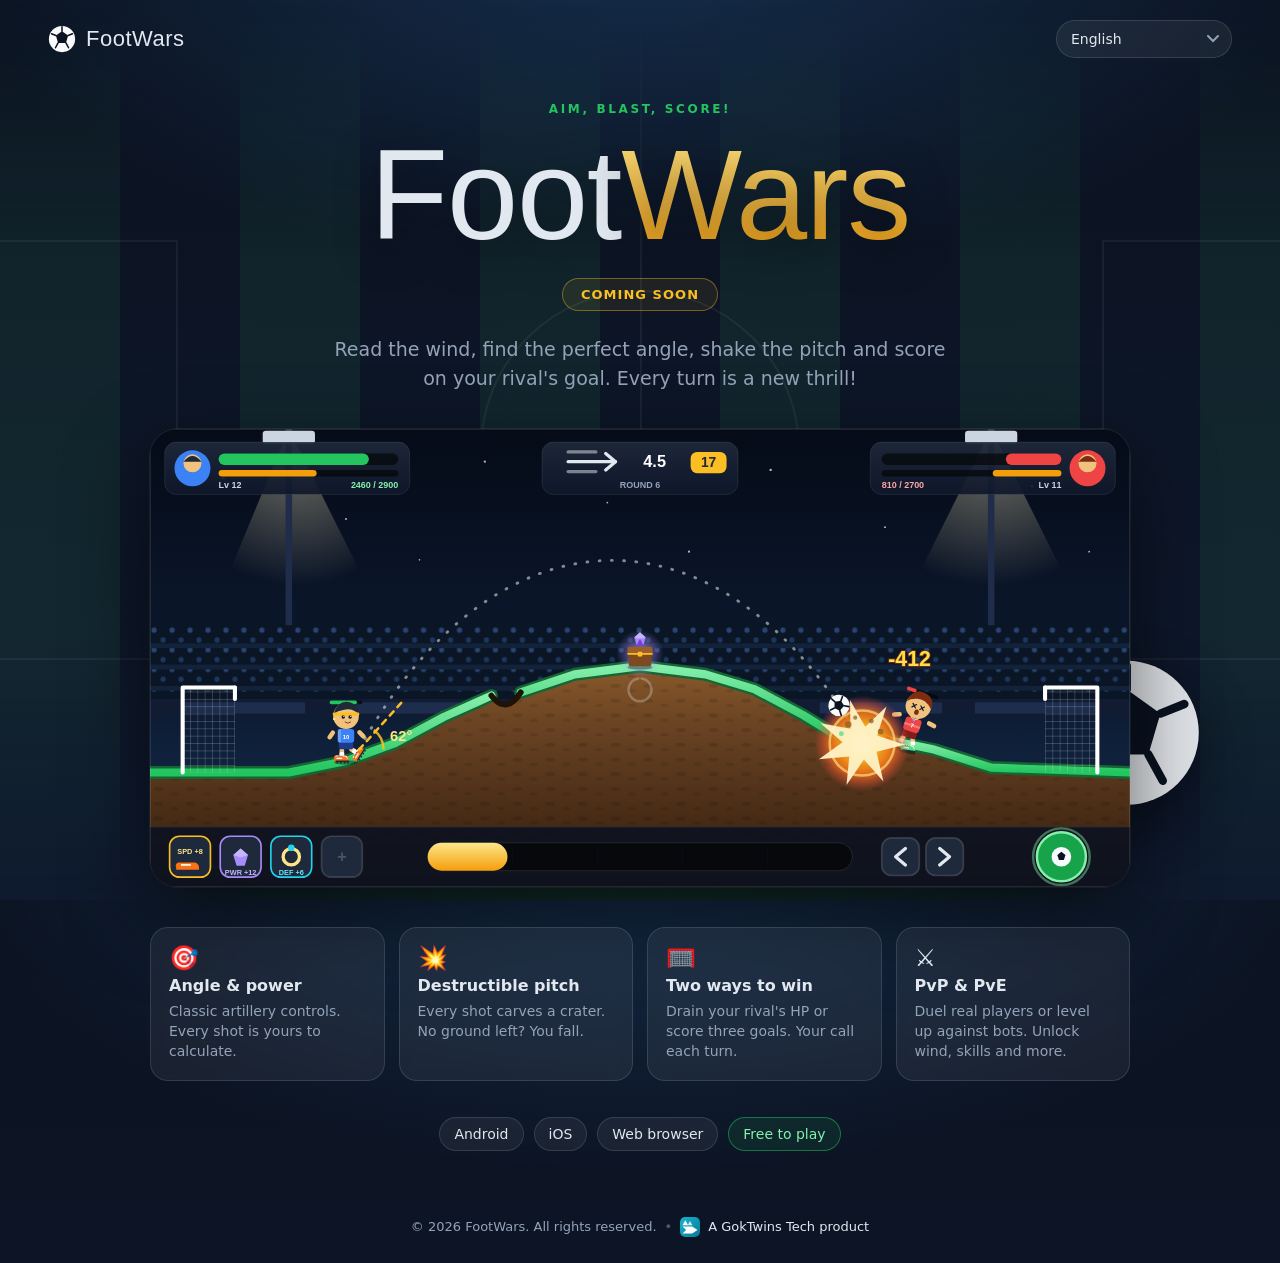
==== site/index.html @ 034fc23f "Statik dil sayfaları, kendi sunucumuzdan yazı tipleri ve önbellek (SEO ve PageSpeed) Her dil kendi a" ====
<!doctype html>
<html lang="en">
<head>
  <meta charset="utf-8">
  <meta name="viewport" content="width=device-width, initial-scale=1">
  <title>FootWars – Coming Soon</title>
  <meta name="description" content="FootWars: turn-based 2D football artillery battles. Aim, power, wind. Destroy the pitch, score goals. Coming soon to Android, iOS and Web.">
  <meta name="theme-color" content="#0b1220">
  <link rel="icon" href="/favicon.ico" sizes="48x48">
  <link rel="icon" href="/favicon.svg?v=0917988dd9" type="image/svg+xml">
  <link rel="icon" href="/icon-192.png" type="image/png" sizes="192x192">
  <link rel="apple-touch-icon" href="/apple-touch-icon.png">
  <link rel="manifest" href="/site.webmanifest">
  <meta property="og:type" content="website">
  <meta property="og:title" content="FootWars – Coming Soon">
  <meta property="og:description" content="FootWars: turn-based 2D football artillery battles. Aim, power, wind. Destroy the pitch, score goals. Coming soon to Android, iOS and Web.">
  <meta property="og:site_name" content="FootWars">
  <meta property="og:image" content="https://footwarsgame.com/og.png">
  <meta property="og:image:width" content="1200">
  <meta property="og:image:height" content="630">
  <meta name="twitter:card" content="summary_large_image">
  <meta name="twitter:image" content="https://footwarsgame.com/og.png">
  <link rel="canonical" href="https://footwarsgame.com/">
  <meta name="robots" content="index, follow, max-image-preview:large, max-snippet:-1, max-video-preview:-1">
  <meta property="og:url" content="https://footwarsgame.com/">
  <meta property="og:locale" content="en_US">
  <meta property="og:locale:alternate" content="tr_TR">
  <meta property="og:locale:alternate" content="de_DE">
  <meta property="og:locale:alternate" content="es_ES">
  <meta property="og:locale:alternate" content="pt_BR">
  <meta property="og:locale:alternate" content="fr_FR">
  <meta property="og:locale:alternate" content="ru_RU">
  <meta property="og:locale:alternate" content="id_ID">
  <meta property="og:locale:alternate" content="vi_VN">
  <meta property="og:image:alt" content="FootWars – Coming Soon">
  <meta name="twitter:title" content="FootWars – Coming Soon">
  <meta name="twitter:description" content="FootWars: turn-based 2D football artillery battles. Aim, power, wind. Destroy the pitch, score goals. Coming soon to Android, iOS and Web.">
  <link rel="alternate" hreflang="tr" href="https://footwarsgame.com/tr">
  <link rel="alternate" hreflang="en" href="https://footwarsgame.com/">
  <link rel="alternate" hreflang="de" href="https://footwarsgame.com/de">
  <link rel="alternate" hreflang="es" href="https://footwarsgame.com/es">
  <link rel="alternate" hreflang="pt" href="https://footwarsgame.com/pt">
  <link rel="alternate" hreflang="fr" href="https://footwarsgame.com/fr">
  <link rel="alternate" hreflang="ru" href="https://footwarsgame.com/ru">
  <link rel="alternate" hreflang="id" href="https://footwarsgame.com/id">
  <link rel="alternate" hreflang="vi" href="https://footwarsgame.com/vi">
  <link rel="alternate" hreflang="x-default" href="https://footwarsgame.com/">
  <script type="application/ld+json">{"@context":"https://schema.org","@graph":[{"@type":"VideoGame","@id":"https://footwarsgame.com/#game","name":"FootWars","url":"https://footwarsgame.com/","description":"FootWars: turn-based 2D football artillery battles. Aim, power, wind. Destroy the pitch, score goals. Coming soon to Android, iOS and Web.","image":"https://footwarsgame.com/og.png","inLanguage":"en","genre":["Artillery","Sports"],"gamePlatform":["Android","iOS","Web browser"],"applicationCategory":"GameApplication","operatingSystem":"Android, iOS, Web","playMode":["MultiPlayer","SinglePlayer"],"publisher":{"@id":"https://goktwins.com/#organization"}},{"@type":"WebSite","@id":"https://footwarsgame.com/#website","url":"https://footwarsgame.com","name":"FootWars","inLanguage":["tr","en","de","es","pt","fr","ru","id","vi"],"publisher":{"@id":"https://goktwins.com/#organization"}},{"@type":"Organization","@id":"https://goktwins.com/#organization","name":"GokTwins Tech","url":"https://goktwins.com","logo":"https://goktwins.com/img/logo-512.png"}]}</script>
  <link rel="preload" href="/fonts/inter-latin.woff2" as="font" type="font/woff2" crossorigin>
  <link rel="preload" href="/fonts/russo-one-latin.woff2" as="font" type="font/woff2" crossorigin>
  <style>@font-face { font-family: "Inter"; font-style: normal; font-weight: 400 600; font-display: swap; src: url(/fonts/inter-cyrillic.woff2) format("woff2"); unicode-range: U+0301, U+0400-045F, U+0490-0491, U+04B0-04B1, U+2116; }
@font-face { font-family: "Inter"; font-style: normal; font-weight: 400 600; font-display: swap; src: url(/fonts/inter-vietnamese.woff2) format("woff2"); unicode-range: U+0102-0103, U+0110-0111, U+0128-0129, U+0168-0169, U+01A0-01A1, U+01AF-01B0, U+0300-0301, U+0303-0304, U+0308-0309, U+0323, U+0329, U+1EA0-1EF9, U+20AB; }
@font-face { font-family: "Inter"; font-style: normal; font-weight: 400 600; font-display: swap; src: url(/fonts/inter-latin-ext.woff2) format("woff2"); unicode-range: U+0100-02BA, U+02BD-02C5, U+02C7-02CC, U+02CE-02D7, U+02DD-02FF, U+0304, U+0308, U+0329, U+1D00-1DBF, U+1E00-1E9F, U+1EF2-1EFF, U+2020, U+20A0-20AB, U+20AD-20C4, U+2113, U+2C60-2C7F, U+A720-A7FF; }
@font-face { font-family: "Inter"; font-style: normal; font-weight: 400 600; font-display: swap; src: url(/fonts/inter-latin.woff2) format("woff2"); unicode-range: U+0000-00FF, U+0131, U+0152-0153, U+02BB-02BC, U+02C6, U+02DA, U+02DC, U+0304, U+0308, U+0329, U+2000-206F, U+20AC, U+2122, U+2191, U+2193, U+2212, U+2215, U+FEFF, U+FFFD; }
@font-face { font-family: "Russo One"; font-style: normal; font-weight: 400; font-display: swap; src: url(/fonts/russo-one-cyrillic.woff2) format("woff2"); unicode-range: U+0301, U+0400-045F, U+0490-0491, U+04B0-04B1, U+2116; }
@font-face { font-family: "Russo One"; font-style: normal; font-weight: 400; font-display: swap; src: url(/fonts/russo-one-latin-ext.woff2) format("woff2"); unicode-range: U+0100-02BA, U+02BD-02C5, U+02C7-02CC, U+02CE-02D7, U+02DD-02FF, U+0304, U+0308, U+0329, U+1D00-1DBF, U+1E00-1E9F, U+1EF2-1EFF, U+2020, U+20A0-20AB, U+20AD-20C4, U+2113, U+2C60-2C7F, U+A720-A7FF; }
@font-face { font-family: "Russo One"; font-style: normal; font-weight: 400; font-display: swap; src: url(/fonts/russo-one-latin.woff2) format("woff2"); unicode-range: U+0000-00FF, U+0131, U+0152-0153, U+02BB-02BC, U+02C6, U+02DA, U+02DC, U+0304, U+0308, U+0329, U+2000-206F, U+20AC, U+2122, U+2191, U+2193, U+2212, U+2215, U+FEFF, U+FFFD; }
:root {
--bg: #0b1220;
--bg-2: #0f1a2e;
--pitch: rgba(74, 222, 128, 0.08);
--line: rgba(255, 255, 255, 0.06);
--text: #e2e8f0;
--muted: #94a3b8;
--accent: #fbbf24;
--accent-2: #22c55e;
--chip: rgba(255, 255, 255, 0.06);
--chip-border: rgba(255, 255, 255, 0.12);
--radius: 18px;
}
* { box-sizing: border-box; }
html, body { height: 100%; }
body {
margin: 0;
font-family: "Inter", system-ui, -apple-system, "Segoe UI", Roboto, sans-serif;
color: var(--text);
background:
radial-gradient(1200px 600px at 50% -10%, #16304f 0%, transparent 60%),
radial-gradient(900px 500px at 50% 110%, #123524 0%, transparent 60%),
linear-gradient(180deg, var(--bg) 0%, var(--bg-2) 100%);
min-height: 100vh;
display: flex;
flex-direction: column;
overflow-x: hidden;
}
.sr-only {
position: absolute; width: 1px; height: 1px; padding: 0; margin: -1px;
overflow: hidden; clip: rect(0, 0, 0, 0); white-space: nowrap; border: 0;
}
.pitch {
position: fixed; inset: 0; pointer-events: none; z-index: 0;
background-image:
repeating-linear-gradient(90deg, var(--pitch) 0 120px, transparent 120px 240px);
mask-image: linear-gradient(180deg, transparent 0%, #000 30%, #000 70%, transparent 100%);
}
.pitch-line--center {
position: absolute; left: 50%; top: 0; bottom: 0; width: 2px; background: var(--line);
}
.pitch-circle {
position: absolute; left: 50%; top: 50%; width: 320px; height: 320px;
border: 2px solid var(--line); border-radius: 50%; transform: translate(-50%, -50%);
}
.pitch-box {
position: absolute; top: 50%; width: 180px; height: 420px; border: 2px solid var(--line);
transform: translateY(-50%);
}
.pitch-box--left { left: -2px; border-left: 0; }
.pitch-box--right { right: -2px; border-right: 0; }
.top, .hero, .foot { position: relative; z-index: 1; }
.top {
display: flex; align-items: center; justify-content: space-between;
padding: 20px clamp(16px, 4vw, 48px);
}
.brand {
display: inline-flex; align-items: center; gap: 10px;
color: var(--text); text-decoration: none; font-family: "Russo One", sans-serif;
font-size: 22px; letter-spacing: 0.5px;
}
.brand-ball { width: 28px; height: 28px; }
.lang select {
appearance: none;
background: var(--chip) url("data:image/svg+xml;utf8,<svg xmlns='http://www.w3.org/2000/svg' width='12' height='8' viewBox='0 0 12 8'><path d='M1 1l5 5 5-5' stroke='%2394a3b8' stroke-width='2' fill='none' stroke-linecap='round'/></svg>") no-repeat right 12px center;
border: 1px solid var(--chip-border);
color: var(--text);
padding: 10px 36px 10px 14px;
border-radius: 999px;
font: inherit; font-size: 14px;
cursor: pointer;
}
.lang select:focus-visible { outline: 2px solid var(--accent); outline-offset: 2px; }
.hero {
flex: 1;
display: flex; flex-direction: column; align-items: center; justify-content: center;
text-align: center;
padding: 24px clamp(16px, 4vw, 48px) 48px;
gap: 18px;
}
.eyebrow {
margin: 0; text-transform: uppercase; letter-spacing: 0.22em; font-size: 12px;
color: var(--accent-2); font-weight: 600;
}
.title {
margin: 0; font-family: "Russo One", sans-serif; font-weight: 400;
font-size: clamp(56px, 12vw, 128px); line-height: 0.95; letter-spacing: -0.01em;
text-shadow: 0 10px 40px rgba(0, 0, 0, 0.5);
}
.title-word--accent {
color: var(--accent);
background: linear-gradient(180deg, #fde68a 0%, #f59e0b 100%);
-webkit-background-clip: text; background-clip: text; -webkit-text-fill-color: transparent;
}
.soon {
margin: 4px 0 0; display: inline-block;
padding: 8px 18px; border-radius: 999px;
border: 1px solid rgba(251, 191, 36, 0.4); color: var(--accent);
font-weight: 600; letter-spacing: 0.08em; text-transform: uppercase; font-size: 13px;
background: rgba(251, 191, 36, 0.08);
animation: pulse 2.4s ease-in-out infinite;
}
@keyframes pulse {
0%, 100% { box-shadow: 0 0 0 0 rgba(251, 191, 36, 0.25); }
50% { box-shadow: 0 0 0 10px rgba(251, 191, 36, 0); }
}
.lead {
margin: 6px 0 0; max-width: 640px; color: var(--muted); font-size: clamp(16px, 2.2vw, 19px);
line-height: 1.55;
}
.shot {
margin: 18px 0 0; width: min(100%, 980px);
border-radius: 28px; overflow: hidden;
box-shadow: 0 30px 80px rgba(0, 0, 0, 0.55), 0 0 0 1px rgba(255, 255, 255, 0.08);
background: #0b1220;
}
.shot img { display: block; width: 100%; height: auto; }
.features {
list-style: none; padding: 0; margin: 22px 0 0;
display: grid; grid-template-columns: repeat(auto-fit, minmax(220px, 1fr));
gap: 14px; width: min(100%, 980px);
}
.features li {
display: flex; flex-direction: column; gap: 6px; text-align: left;
padding: 18px; border-radius: var(--radius);
background: var(--chip); border: 1px solid var(--chip-border);
backdrop-filter: blur(6px);
}
.features li strong { font-size: 16px; }
.features li span:last-child { color: var(--muted); font-size: 14px; line-height: 1.45; }
.feature-icon { font-size: 24px; line-height: 1; }
.platforms {
display: flex; flex-wrap: wrap; gap: 10px; justify-content: center; margin-top: 18px;
}
.chip {
padding: 8px 14px; border-radius: 999px; font-size: 14px; font-weight: 500;
background: var(--chip); border: 1px solid var(--chip-border); color: var(--text);
}
.chip--free { border-color: rgba(34, 197, 94, 0.5); color: #86efac; background: rgba(34, 197, 94, 0.1); }
.foot {
display: flex; flex-wrap: wrap; gap: 8px; justify-content: center; align-items: center;
padding: 18px 16px 26px; color: var(--muted); font-size: 13px;
}
.dot { opacity: 0.5; }
.maker {
display: inline-flex; align-items: center; gap: 8px;
color: var(--text); text-decoration: none; font-weight: 500;
}
.maker img { width: 20px; height: 20px; border-radius: 5px; }
.maker:hover { color: var(--accent); }
.ball {
position: fixed; z-index: 0; pointer-events: none;
width: clamp(80px, 12vw, 160px); height: clamp(80px, 12vw, 160px);
right: 6vw; bottom: 10vh; opacity: 0.9;
filter: drop-shadow(0 20px 30px rgba(0, 0, 0, 0.5));
}
.ball svg { width: 100%; height: 100%; animation: spin 9s linear infinite; }
.ball--float { animation: float 5s ease-in-out infinite; }
@keyframes float {
0%, 100% { transform: translateY(0) rotate(0deg); }
50% { transform: translateY(-28px) rotate(6deg); }
}
@keyframes spin { to { transform: rotate(360deg); } }
@media (max-width: 640px) {
.ball { right: -20px; bottom: 90px; opacity: 0.35; }
.pitch-circle { width: 220px; height: 220px; }
.pitch-box { width: 110px; height: 280px; }
}
@media (prefers-reduced-motion: reduce) {
.ball svg, .ball--float, .soon { animation: none; }
}</style>
</head>
<body>
  <div class="pitch" aria-hidden="true">
    <div class="pitch-line pitch-line--center"></div>
    <div class="pitch-circle"></div>
    <div class="pitch-box pitch-box--left"></div>
    <div class="pitch-box pitch-box--right"></div>
  </div>

  <header class="top">
    <a class="brand" href="/">
      <svg class="brand-ball" viewBox="0 0 64 64" aria-hidden="true">
        <circle cx="32" cy="32" r="30" fill="#f8fafc"/>
        <polygon points="32,14 46,24 41,41 23,41 18,24" fill="#0b1220"/>
        <path d="M32 14 L32 4 M46 24 L56 20 M41 41 L47 52 M23 41 L17 52 M18 24 L8 20" stroke="#0b1220" stroke-width="3.5" stroke-linecap="round" fill="none"/>
      </svg>
      <span>FootWars</span>
    </a>
    <label class="lang">
      <span class="sr-only">Language</span>
      <select id="lang" autocomplete="off">
        <option value="tr" data-path="/tr">Türkçe</option>
        <option value="en" data-path="/" selected>English</option>
        <option value="de" data-path="/de">Deutsch</option>
        <option value="es" data-path="/es">Español</option>
        <option value="pt" data-path="/pt">Português</option>
        <option value="fr" data-path="/fr">Français</option>
        <option value="ru" data-path="/ru">Русский</option>
        <option value="id" data-path="/id">Bahasa Indonesia</option>
        <option value="vi" data-path="/vi">Tiếng Việt</option>
      </select>
    </label>
  </header>

  <main class="hero">
    <p class="eyebrow">Aim, blast, score!</p>
    <h1 class="title">
      <span class="title-word">Foot</span><span class="title-word title-word--accent">Wars</span>
    </h1>
    <p class="soon">Coming soon</p>
    <p class="lead">Read the wind, find the perfect angle, shake the pitch and score on your rival's goal. Every turn is a new thrill!</p>

    <figure class="shot">
      <img src="/hero.svg?v=bdc0f0da34" width="1200" height="520" alt="FootWars gameplay: a blue player fires the ball over the hills towards the red player's goal" fetchpriority="high" decoding="async">
    </figure>

    <ul class="features">
      <li>
        <span class="feature-icon">🎯</span>
        <strong>Angle &amp; power</strong>
        <span>Classic artillery controls. Every shot is yours to calculate.</span>
      </li>
      <li>
        <span class="feature-icon">💥</span>
        <strong>Destructible pitch</strong>
        <span>Every shot carves a crater. No ground left? You fall.</span>
      </li>
      <li>
        <span class="feature-icon">🥅</span>
        <strong>Two ways to win</strong>
        <span>Drain your rival's HP or score three goals. Your call each turn.</span>
      </li>
      <li>
        <span class="feature-icon">⚔️</span>
        <strong>PvP &amp; PvE</strong>
        <span>Duel real players or level up against bots. Unlock wind, skills and more.</span>
      </li>
    </ul>

    <div class="platforms" aria-label="Platforms">
      <span class="chip">Android</span>
      <span class="chip">iOS</span>
      <span class="chip">Web browser</span>
      <span class="chip chip--free">Free to play</span>
    </div>
  </main>

  <footer class="foot">
    <span>© <span id="year">2026</span> FootWars. <span>All rights reserved.</span></span>
    <span class="dot">•</span>
    <a class="maker" href="https://goktwins.com" target="_blank" rel="noopener">
      <img src="/goktwins.svg?v=ef22f04859" alt="" width="20" height="20" loading="lazy" decoding="async">
      <span>A GokTwins Tech product</span>
    </a>
  </footer>

  <div class="ball ball--float" aria-hidden="true">
    <svg viewBox="0 0 64 64">
      <circle cx="32" cy="32" r="30" fill="#f8fafc"/>
      <polygon points="32,14 46,24 41,41 23,41 18,24" fill="#0b1220"/>
      <path d="M32 14 L32 4 M46 24 L56 20 M41 41 L47 52 M23 41 L17 52 M18 24 L8 20" stroke="#0b1220" stroke-width="3.5" stroke-linecap="round" fill="none"/>
    </svg>
  </div>

  <script src="/app.js?v=5665442346" defer></script>
</body>
</html>
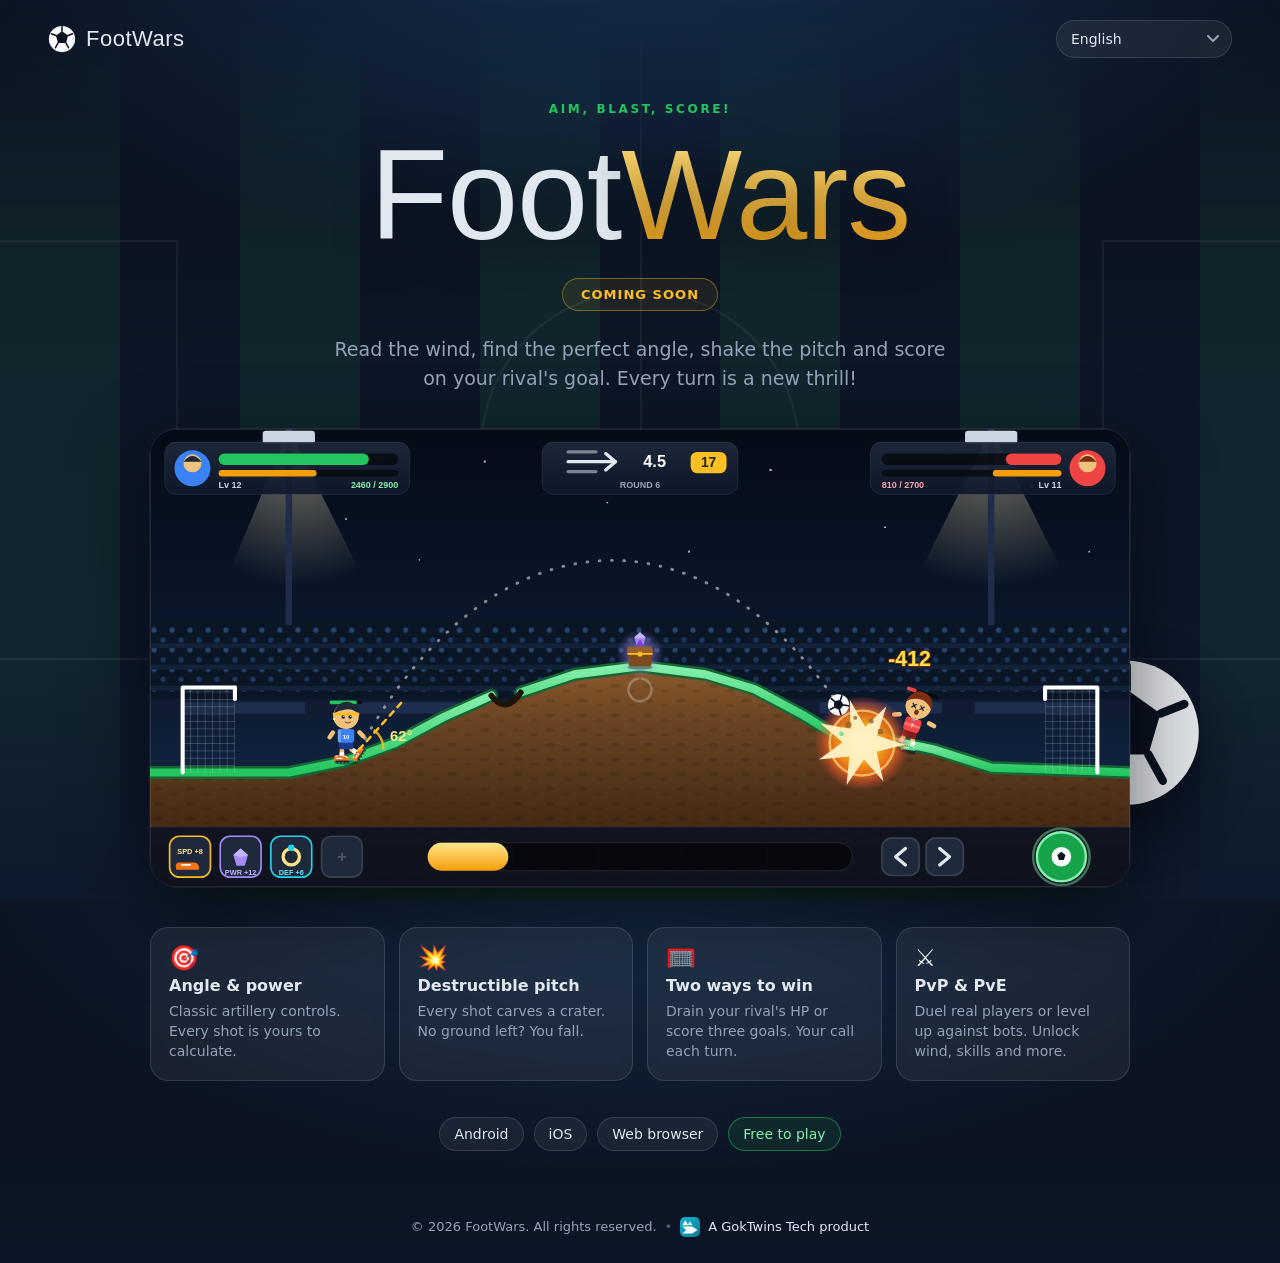
==== commit 4966fbad: "Özel 404 sayfası: site tasarımında, ziyaretçinin dilinde build.mjs site/404.html'i aynı şablondan ür" ====
--- a/site/index.html
+++ b/site/index.html
@@ -7,7 +7,7 @@
   <meta name="description" content="FootWars: turn-based 2D football artillery battles. Aim, power, wind. Destroy the pitch, score goals. Coming soon to Android, iOS and Web.">
   <meta name="theme-color" content="#0b1220">
   <link rel="icon" href="/favicon.ico" sizes="48x48">
-  <link rel="icon" href="/favicon.svg?v=0917988dd9" type="image/svg+xml">
+  <link rel="icon" href="/favicon.svg?v=e5bd8c7947" type="image/svg+xml">
   <link rel="icon" href="/icon-192.png" type="image/png" sizes="192x192">
   <link rel="apple-touch-icon" href="/apple-touch-icon.png">
   <link rel="manifest" href="/site.webmanifest">
@@ -225,7 +225,16 @@
 }
 @media (prefers-reduced-motion: reduce) {
 .ball svg, .ball--float, .soon { animation: none; }
-}</style>
+}
+.nf-home {
+margin-top: 10px; display: inline-flex; align-items: center; padding: 12px 24px; border-radius: 999px;
+background: var(--accent); color: var(--bg); font-weight: 700; text-decoration: none;
+box-shadow: 0 10px 30px rgba(251, 191, 36, 0.25); transition: transform .15s, filter .15s;
+}
+.nf-home:hover { transform: translateY(-1px); filter: brightness(1.08); }
+.nf-langs { display: flex; flex-wrap: wrap; justify-content: center; gap: 6px 16px; margin-top: 18px; font-size: 14px; }
+.nf-langs a { color: var(--muted); text-decoration: none; }
+.nf-langs a:hover { color: var(--text); }</style>
 </head>
 <body>
   <div class="pitch" aria-hidden="true">
@@ -269,7 +278,7 @@
     <p class="lead">Read the wind, find the perfect angle, shake the pitch and score on your rival's goal. Every turn is a new thrill!</p>
 
     <figure class="shot">
-      <img src="/hero.svg?v=bdc0f0da34" width="1200" height="520" alt="FootWars gameplay: a blue player fires the ball over the hills towards the red player's goal" fetchpriority="high" decoding="async">
+      <img src="/hero.svg?v=f7e7f04182" width="1200" height="520" alt="FootWars gameplay: a blue player fires the ball over the hills towards the red player's goal" fetchpriority="high" decoding="async">
     </figure>
 
     <ul class="features">
@@ -320,6 +329,6 @@
     </svg>
   </div>
 
-  <script src="/app.js?v=5665442346" defer></script>
+  <script src="/app.js?v=7e27a47305" defer></script>
 </body>
 </html>
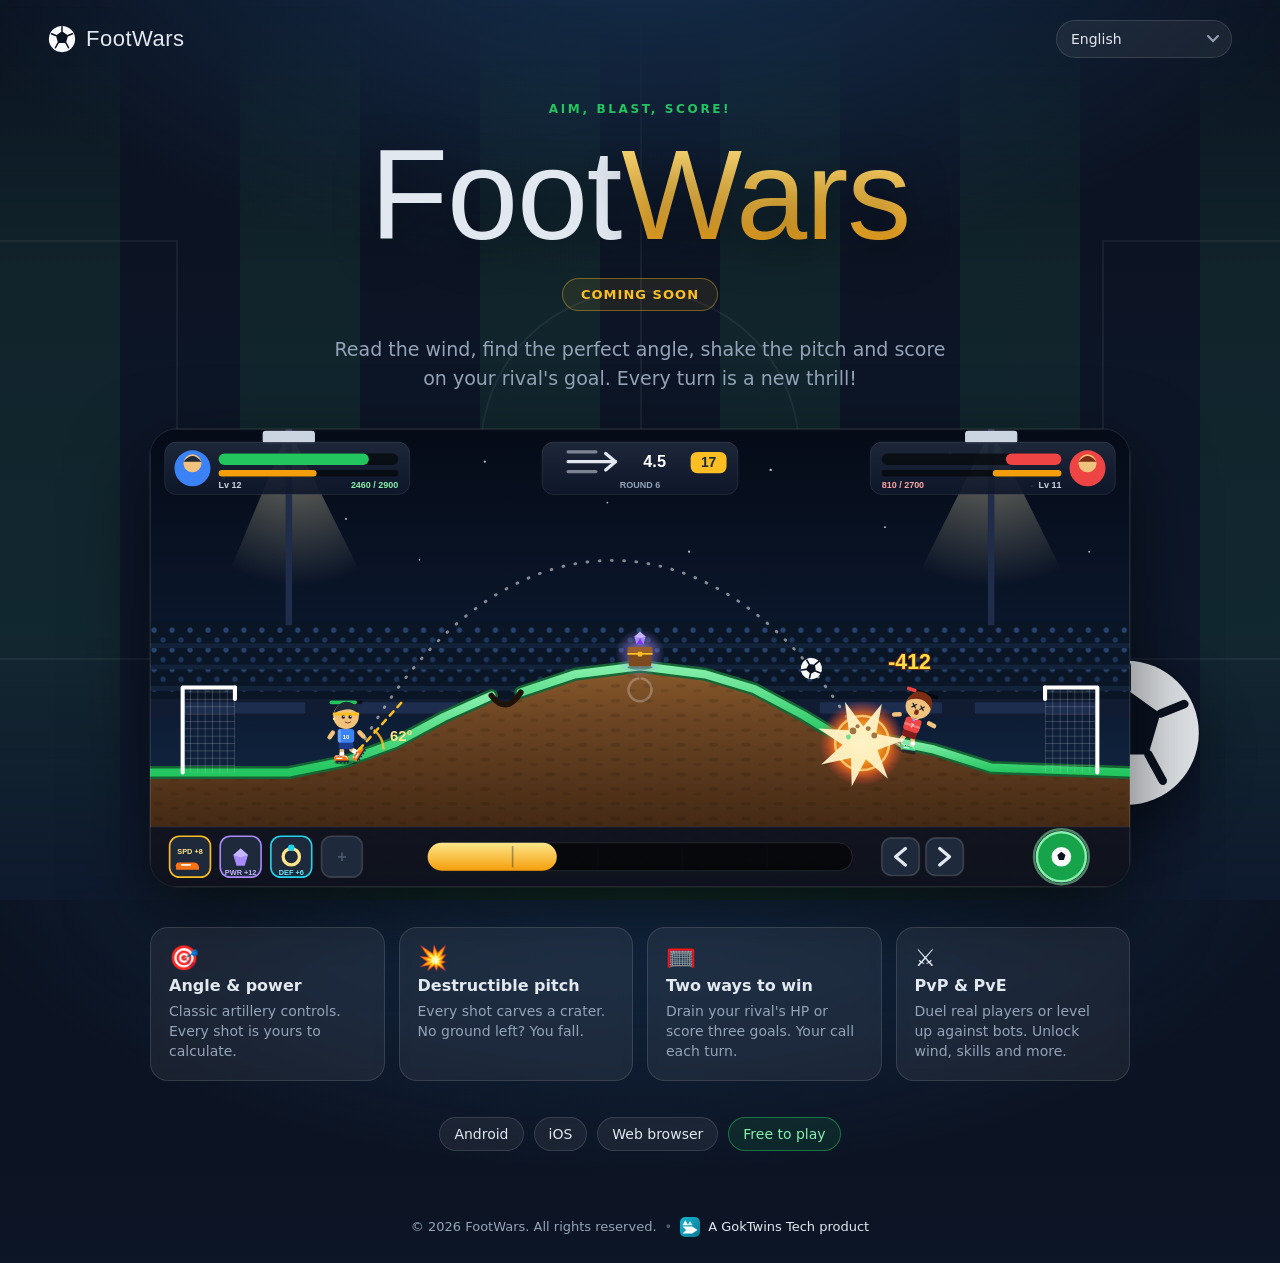
==== commit 4a1603c5: "Çerez onaylı Google Analytics altyapısı (GA_ID girilince etkin) goktwins.com ile aynı düzen: Consent" ====
--- a/site/index.html
+++ b/site/index.html
@@ -234,7 +234,21 @@
 .nf-home:hover { transform: translateY(-1px); filter: brightness(1.08); }
 .nf-langs { display: flex; flex-wrap: wrap; justify-content: center; gap: 6px 16px; margin-top: 18px; font-size: 14px; }
 .nf-langs a { color: var(--muted); text-decoration: none; }
-.nf-langs a:hover { color: var(--text); }</style>
+.nf-langs a:hover { color: var(--text); }
+.consent {
+position: fixed; z-index: 40; left: 16px; right: 16px; bottom: 16px; max-width: 620px; margin: 0 auto;
+display: flex; flex-wrap: wrap; align-items: center; gap: 12px 20px; padding: 16px 18px;
+background: var(--bg-2); color: var(--text); border: 1px solid var(--chip-border); border-radius: 14px;
+box-shadow: 0 20px 50px rgba(0, 0, 0, 0.45); font-size: 14px; line-height: 1.5;
+}
+.consent[hidden] { display: none; }
+.consent p { flex: 1 1 280px; margin: 0; }
+.consent a { color: var(--accent); }
+.consent-actions { display: flex; gap: 8px; margin-left: auto; }
+.consent-btn { padding: 9px 18px; border-radius: 999px; font: inherit; font-weight: 700; cursor: pointer; border: 1px solid var(--chip-border); background: transparent; color: var(--text); }
+.consent-btn--accept { background: var(--accent); border-color: var(--accent); color: var(--bg); }
+.foot-link { padding: 0; border: 0; background: none; color: var(--muted); font: inherit; cursor: pointer; }
+.foot-link:hover { color: var(--accent); }</style>
 </head>
 <body>
   <div class="pitch" aria-hidden="true">
@@ -329,6 +343,6 @@
     </svg>
   </div>
 
-  <script src="/app.js?v=7e27a47305" defer></script>
+  <script src="/app.js?v=7b7bae5725" defer></script>
 </body>
 </html>
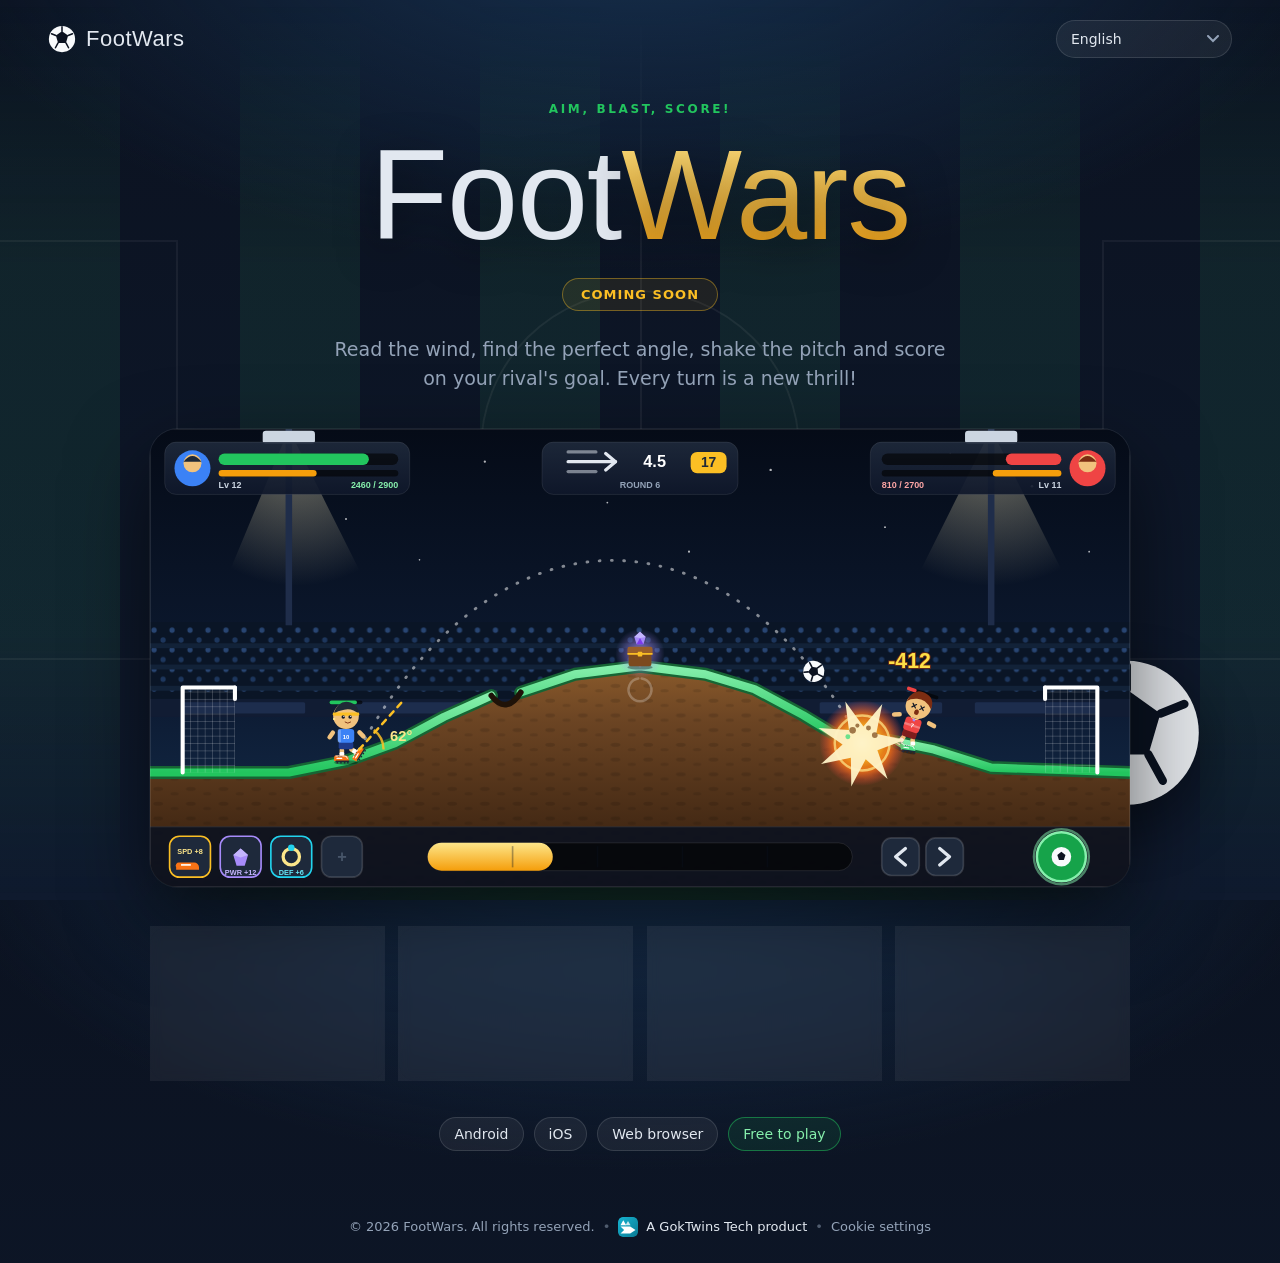
==== commit 82b65f4c: "Google Analytics ölçüm kimliği (G-3J04JQ1BGQ), etiket testi için test modu açık Çerez bildirimi ve o" ====
--- a/site/index.html
+++ b/site/index.html
@@ -333,6 +333,8 @@
       <img src="/goktwins.svg?v=ef22f04859" alt="" width="20" height="20" loading="lazy" decoding="async">
       <span>A GokTwins Tech product</span>
     </a>
+    <span class="dot">•</span>
+    <button type="button" class="foot-link" data-consent-open>Cookie settings</button>
   </footer>
 
   <div class="ball ball--float" aria-hidden="true">
@@ -343,6 +345,14 @@
     </svg>
   </div>
 
+  <div class="consent" id="cerez" role="region" aria-label="Cookie notice" data-ga="G-3J04JQ1BGQ" data-always hidden>
+    <p>With your permission, we use Google Analytics cookies to collect visitor statistics that help us improve the site. <a href="https://goktwins.com/en/privacy#cerezler">Learn more</a></p>
+    <div class="consent-actions">
+      <button class="consent-btn" type="button" data-consent="denied">Reject</button>
+      <button class="consent-btn consent-btn--accept" type="button" data-consent="granted">Accept</button>
+    </div>
+  </div>
   <script src="/app.js?v=7b7bae5725" defer></script>
+  <script src="/cerez.js?v=c85ca23bad" defer></script>
 </body>
 </html>
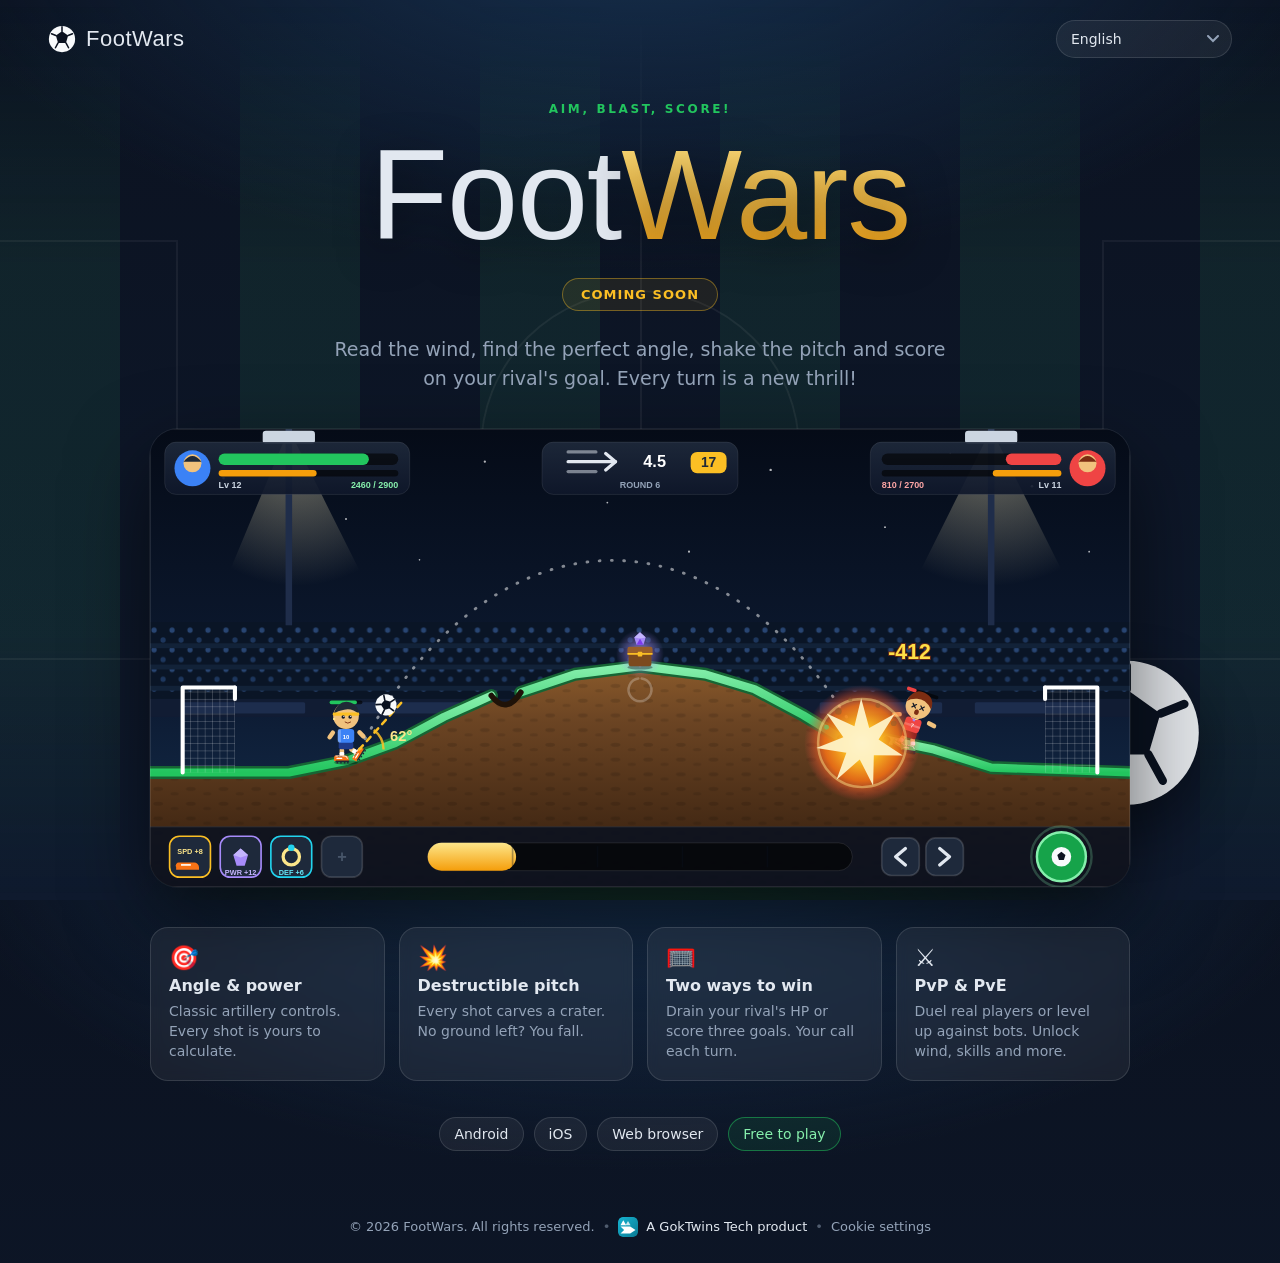
==== commit b3adbcf8: "GA test modu kapatıldı: gtag.js yeniden yalnızca onayla yüklenir Google etiket testi geçti. Onay ver" ====
--- a/site/index.html
+++ b/site/index.html
@@ -345,7 +345,7 @@
     </svg>
   </div>
 
-  <div class="consent" id="cerez" role="region" aria-label="Cookie notice" data-ga="G-3J04JQ1BGQ" data-always hidden>
+  <div class="consent" id="cerez" role="region" aria-label="Cookie notice" data-ga="G-3J04JQ1BGQ" hidden>
     <p>With your permission, we use Google Analytics cookies to collect visitor statistics that help us improve the site. <a href="https://goktwins.com/en/privacy#cerezler">Learn more</a></p>
     <div class="consent-actions">
       <button class="consent-btn" type="button" data-consent="denied">Reject</button>
